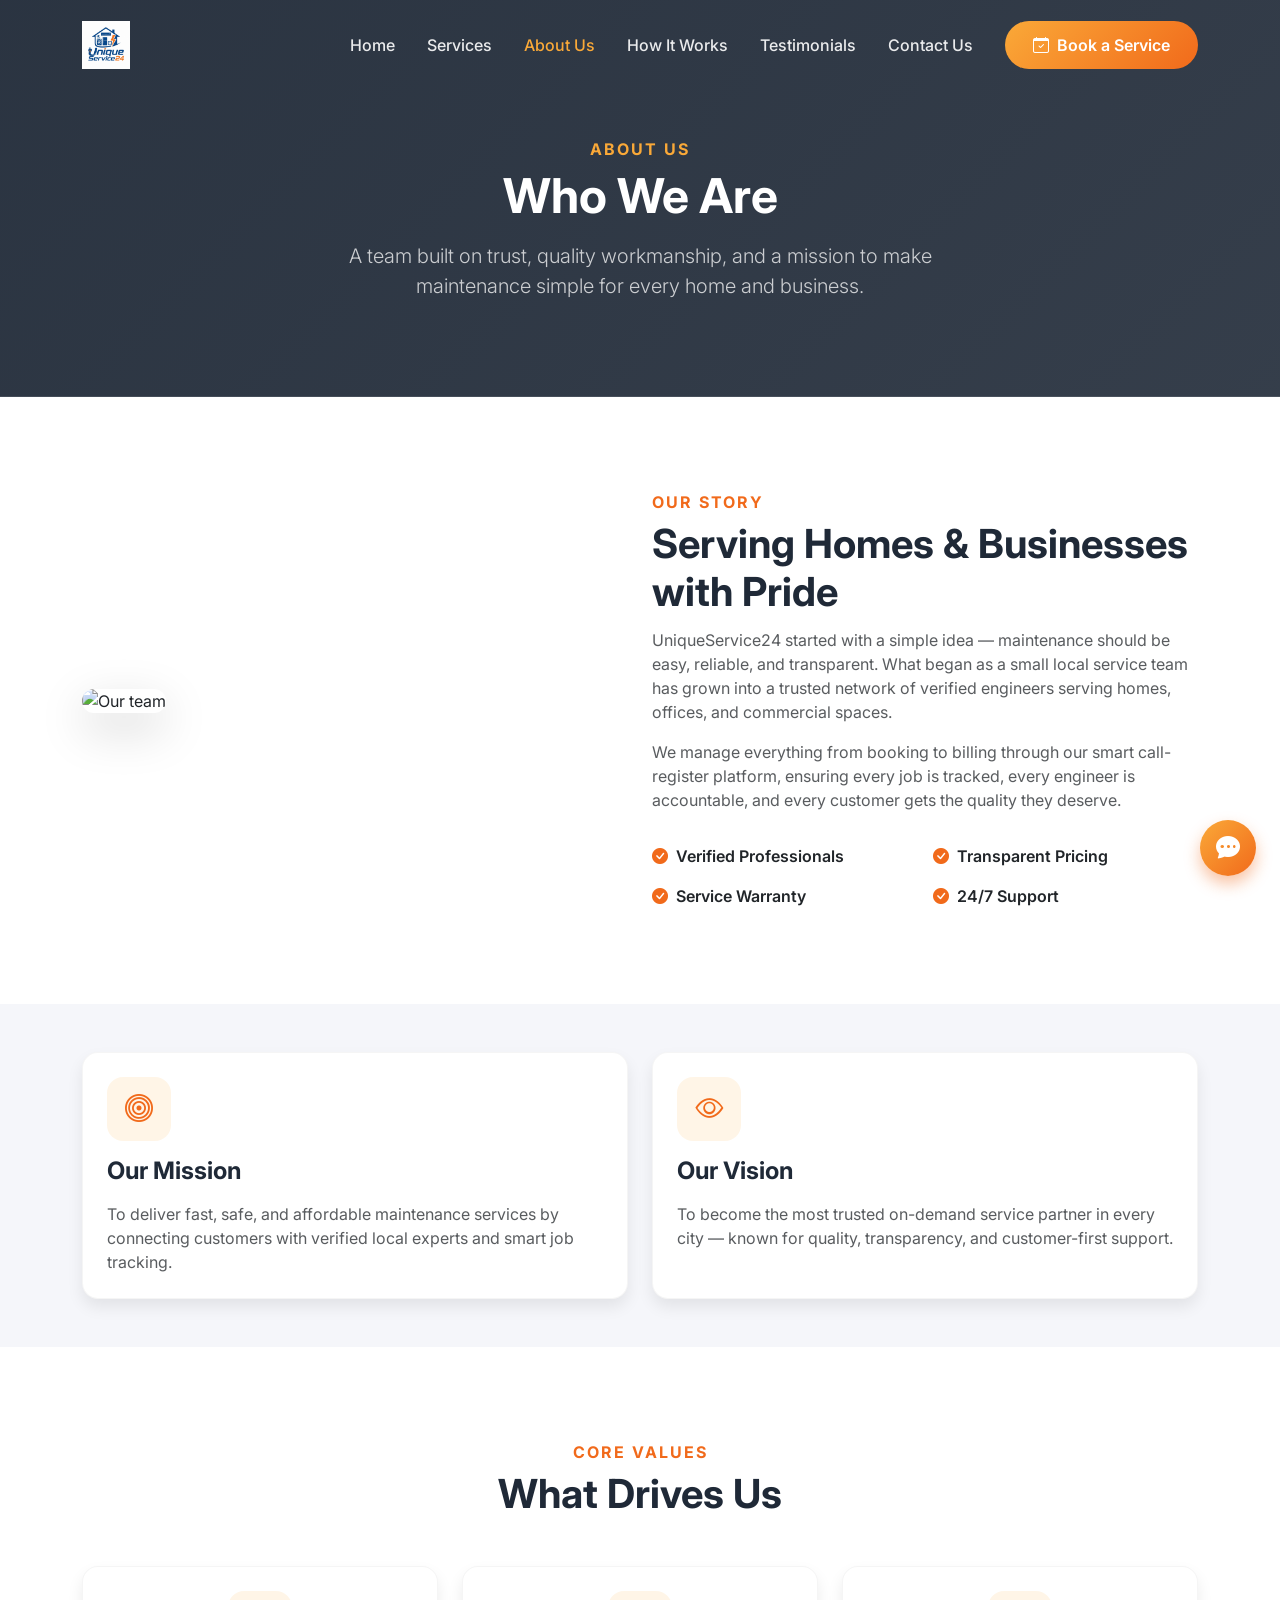
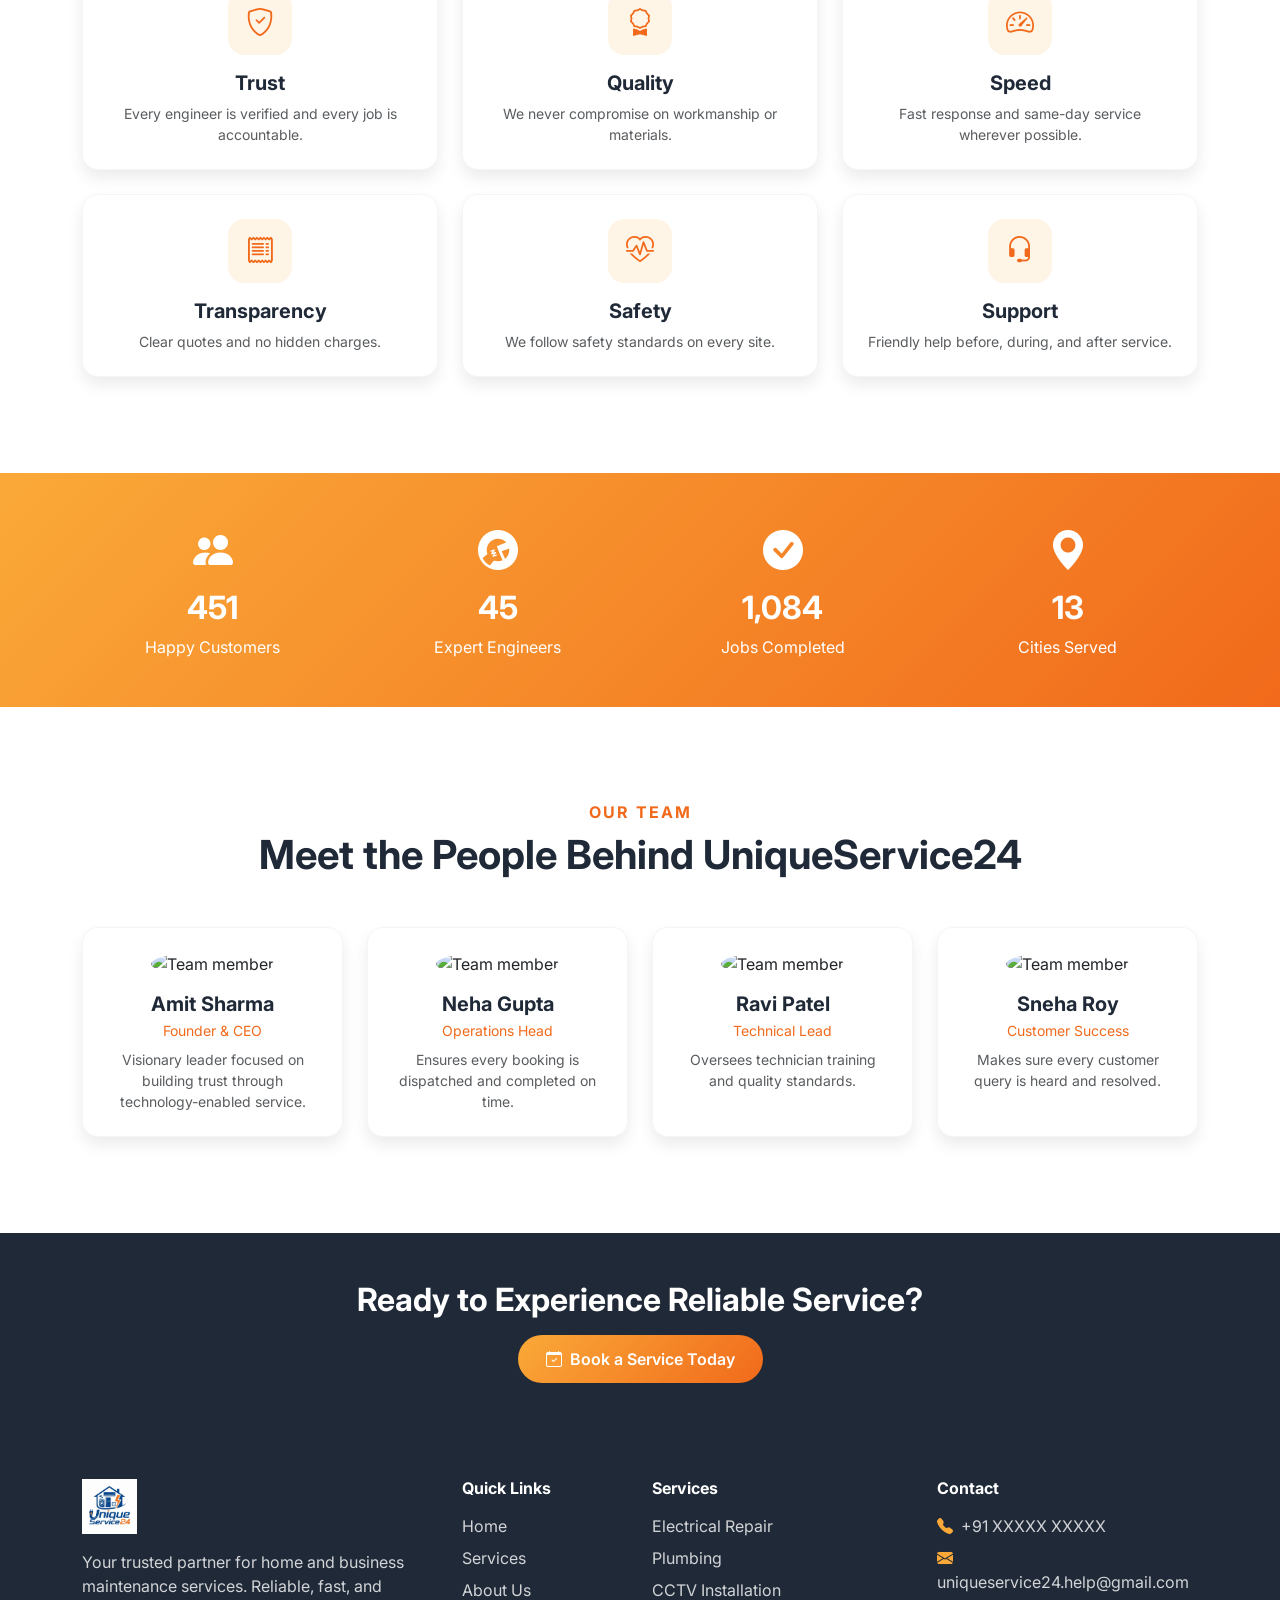
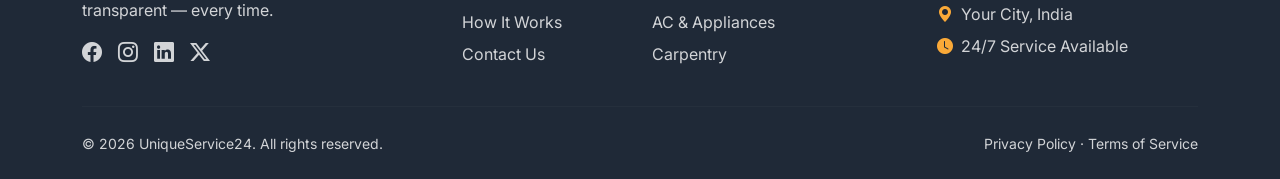
==== about.html @ ceafb5de "Initial marketing site deployment with custom domain uniqueservice24.in Co-authored-by: Cursor <curs" ====
<!DOCTYPE html>
<html lang="en">
<head>
    <meta charset="UTF-8">
    <meta name="viewport" content="width=device-width, initial-scale=1.0">
    <title>About Us - UniqueService24</title>
    <meta name="description" content="Learn about UniqueService24 — our mission, values, and commitment to reliable home and business maintenance services.">
    <link rel="preconnect" href="https://fonts.googleapis.com">
    <link href="https://fonts.googleapis.com/css2?family=Inter:wght@300;400;500;600;700&display=swap" rel="stylesheet">
    <link href="https://cdn.jsdelivr.net/npm/bootstrap@5.3.2/dist/css/bootstrap.min.css" rel="stylesheet">
    <link rel="stylesheet" href="https://cdn.jsdelivr.net/npm/bootstrap-icons@1.11.1/font/bootstrap-icons.css">
    <link href="https://unpkg.com/aos@2.3.1/dist/aos.css" rel="stylesheet">
    <link rel="icon" type="image/png" href="images/logo.png">
    <link rel="stylesheet" href="css/styles.css">
</head>
<body>
    <nav class="navbar navbar-expand-lg fixed-top us24-navbar">
        <div class="container">
            <a class="navbar-brand" href="index.html">
                <img src="images/logo.png" alt="UniqueService24" height="48">
            </a>
            <button class="navbar-toggler border-0" type="button" data-bs-toggle="collapse" data-bs-target="#mainNav">
                <span class="navbar-toggler-icon" style="filter: invert(1);"></span>
            </button>
            <div class="collapse navbar-collapse" id="mainNav">
                <ul class="navbar-nav ms-auto align-items-lg-center">
                    <li class="nav-item"><a class="nav-link" href="index.html">Home</a></li>
                    <li class="nav-item"><a class="nav-link" href="services.html">Services</a></li>
                    <li class="nav-item"><a class="nav-link active" href="about.html">About Us</a></li>
                    <li class="nav-item"><a class="nav-link" href="how-it-works.html">How It Works</a></li>
                    <li class="nav-item"><a class="nav-link" href="testimonials.html">Testimonials</a></li>
                    <li class="nav-item"><a class="nav-link" href="contact.html">Contact Us</a></li>
                    <li class="nav-item ms-lg-3 mt-2 mt-lg-0">
                        <a href="contact.html" class="us24-btn-primary text-decoration-none"><i class="bi bi-calendar-check"></i> Book a Service</a>
                    </li>
                </ul>
            </div>
        </div>
    </nav>

    <section class="us24-page-hero">
        <div class="container text-center">
            <h6 class="text-uppercase fw-bold mb-2" style="color: #FAA938; letter-spacing: 2px;" data-aos="fade-down">About Us</h6>
            <h1 class="display-5 fw-bold mb-3" data-aos="fade-up">Who We Are</h1>
            <p class="lead opacity-75 mx-auto" style="max-width: 700px;" data-aos="fade-up" data-aos-delay="100">A team built on trust, quality workmanship, and a mission to make maintenance simple for every home and business.</p>
        </div>
    </section>

    <section class="py-5 my-5">
        <div class="container">
            <div class="row align-items-center">
                <div class="col-lg-6 mb-4 mb-lg-0" data-aos="fade-right">
                    <img src="https://images.unsplash.com/photo-1581092921461-eab62e97a782?auto=format&fit=crop&w=900&q=80" alt="Our team" class="img-fluid rounded-4 shadow-lg">
                </div>
                <div class="col-lg-6" data-aos="fade-left">
                    <h6 class="text-uppercase fw-bold mb-2" style="color: #F16A1B; letter-spacing: 2px;">Our Story</h6>
                    <h2 class="us24-section-title display-6">Serving Homes & Businesses with Pride</h2>
                    <p class="text-muted">UniqueService24 started with a simple idea — maintenance should be easy, reliable, and transparent. What began as a small local service team has grown into a trusted network of verified engineers serving homes, offices, and commercial spaces.</p>
                    <p class="text-muted">We manage everything from booking to billing through our smart call-register platform, ensuring every job is tracked, every engineer is accountable, and every customer gets the quality they deserve.</p>
                    <div class="row g-3 mt-3">
                        <div class="col-sm-6">
                            <div class="d-flex align-items-center">
                                <i class="bi bi-check-circle-fill me-2" style="color: #F16A1B;"></i>
                                <span class="fw-semibold">Verified Professionals</span>
                            </div>
                        </div>
                        <div class="col-sm-6">
                            <div class="d-flex align-items-center">
                                <i class="bi bi-check-circle-fill me-2" style="color: #F16A1B;"></i>
                                <span class="fw-semibold">Transparent Pricing</span>
                            </div>
                        </div>
                        <div class="col-sm-6">
                            <div class="d-flex align-items-center">
                                <i class="bi bi-check-circle-fill me-2" style="color: #F16A1B;"></i>
                                <span class="fw-semibold">Service Warranty</span>
                            </div>
                        </div>
                        <div class="col-sm-6">
                            <div class="d-flex align-items-center">
                                <i class="bi bi-check-circle-fill me-2" style="color: #F16A1B;"></i>
                                <span class="fw-semibold">24/7 Support</span>
                            </div>
                        </div>
                    </div>
                </div>
            </div>
        </div>
    </section>

    <section class="py-5" style="background-color: #F5F6FA;">
        <div class="container">
            <div class="row g-4">
                <div class="col-md-6" data-aos="fade-up" data-aos-delay="0">
                    <div class="us24-card p-4 h-100">
                        <div class="us24-icon-box mb-3"><i class="bi bi-bullseye"></i></div>
                        <h4 class="fw-bold mb-3" style="color: #1F2937;">Our Mission</h4>
                        <p class="text-muted mb-0">To deliver fast, safe, and affordable maintenance services by connecting customers with verified local experts and smart job tracking.</p>
                    </div>
                </div>
                <div class="col-md-6" data-aos="fade-up" data-aos-delay="100">
                    <div class="us24-card p-4 h-100">
                        <div class="us24-icon-box mb-3"><i class="bi bi-eye"></i></div>
                        <h4 class="fw-bold mb-3" style="color: #1F2937;">Our Vision</h4>
                        <p class="text-muted mb-0">To become the most trusted on-demand service partner in every city — known for quality, transparency, and customer-first support.</p>
                    </div>
                </div>
            </div>
        </div>
    </section>

    <section class="py-5 my-5">
        <div class="container">
            <div class="text-center mb-5" data-aos="fade-up">
                <h6 class="text-uppercase fw-bold mb-2" style="color: #F16A1B; letter-spacing: 2px;">Core Values</h6>
                <h2 class="us24-section-title display-6">What Drives Us</h2>
            </div>
            <div class="row g-4">
                <div class="col-md-4" data-aos="fade-up" data-aos-delay="0">
                    <div class="us24-card p-4 h-100 text-center">
                        <div class="us24-icon-box mx-auto mb-3"><i class="bi bi-shield-check"></i></div>
                        <h5 class="fw-bold" style="color: #1F2937;">Trust</h5>
                        <p class="text-muted small mb-0">Every engineer is verified and every job is accountable.</p>
                    </div>
                </div>
                <div class="col-md-4" data-aos="fade-up" data-aos-delay="100">
                    <div class="us24-card p-4 h-100 text-center">
                        <div class="us24-icon-box mx-auto mb-3"><i class="bi bi-award"></i></div>
                        <h5 class="fw-bold" style="color: #1F2937;">Quality</h5>
                        <p class="text-muted small mb-0">We never compromise on workmanship or materials.</p>
                    </div>
                </div>
                <div class="col-md-4" data-aos="fade-up" data-aos-delay="200">
                    <div class="us24-card p-4 h-100 text-center">
                        <div class="us24-icon-box mx-auto mb-3"><i class="bi bi-speedometer2"></i></div>
                        <h5 class="fw-bold" style="color: #1F2937;">Speed</h5>
                        <p class="text-muted small mb-0">Fast response and same-day service wherever possible.</p>
                    </div>
                </div>
                <div class="col-md-4" data-aos="fade-up" data-aos-delay="0">
                    <div class="us24-card p-4 h-100 text-center">
                        <div class="us24-icon-box mx-auto mb-3"><i class="bi bi-receipt"></i></div>
                        <h5 class="fw-bold" style="color: #1F2937;">Transparency</h5>
                        <p class="text-muted small mb-0">Clear quotes and no hidden charges.</p>
                    </div>
                </div>
                <div class="col-md-4" data-aos="fade-up" data-aos-delay="100">
                    <div class="us24-card p-4 h-100 text-center">
                        <div class="us24-icon-box mx-auto mb-3"><i class="bi bi-heart-pulse"></i></div>
                        <h5 class="fw-bold" style="color: #1F2937;">Safety</h5>
                        <p class="text-muted small mb-0">We follow safety standards on every site.</p>
                    </div>
                </div>
                <div class="col-md-4" data-aos="fade-up" data-aos-delay="200">
                    <div class="us24-card p-4 h-100 text-center">
                        <div class="us24-icon-box mx-auto mb-3"><i class="bi bi-headset"></i></div>
                        <h5 class="fw-bold" style="color: #1F2937;">Support</h5>
                        <p class="text-muted small mb-0">Friendly help before, during, and after service.</p>
                    </div>
                </div>
            </div>
        </div>
    </section>

    <section class="py-5 us24-gradient-bg text-white">
        <div class="container">
            <div class="row g-4 text-center">
                <div class="col-6 col-lg-3" data-aos="zoom-in" data-aos-delay="0">
                    <i class="bi bi-people-fill fs-1 mb-2 d-block"></i>
                    <div class="h2 fw-bold" data-counter="500">0</div>
                    <div>Happy Customers</div>
                </div>
                <div class="col-6 col-lg-3" data-aos="zoom-in" data-aos-delay="100">
                    <i class="bi bi-wrench-adjustable-circle-fill fs-1 mb-2 d-block"></i>
                    <div class="h2 fw-bold" data-counter="50">0</div>
                    <div>Expert Engineers</div>
                </div>
                <div class="col-6 col-lg-3" data-aos="zoom-in" data-aos-delay="200">
                    <i class="bi bi-check-circle-fill fs-1 mb-2 d-block"></i>
                    <div class="h2 fw-bold" data-counter="1200">0</div>
                    <div>Jobs Completed</div>
                </div>
                <div class="col-6 col-lg-3" data-aos="zoom-in" data-aos-delay="300">
                    <i class="bi bi-geo-alt-fill fs-1 mb-2 d-block"></i>
                    <div class="h2 fw-bold" data-counter="15">0</div>
                    <div>Cities Served</div>
                </div>
            </div>
        </div>
    </section>

    <section class="py-5 my-5">
        <div class="container">
            <div class="text-center mb-5" data-aos="fade-up">
                <h6 class="text-uppercase fw-bold mb-2" style="color: #F16A1B; letter-spacing: 2px;">Our Team</h6>
                <h2 class="us24-section-title display-6">Meet the People Behind UniqueService24</h2>
            </div>
            <div class="row g-4 justify-content-center">
                <div class="col-md-6 col-lg-3" data-aos="fade-up" data-aos-delay="0">
                    <div class="us24-card text-center p-4 h-100">
                        <img src="https://images.unsplash.com/photo-1560250097-0b93528c311a?auto=format&fit=crop&w=400&q=80" alt="Team member" class="rounded-circle mb-3 mx-auto" style="width: 120px; height: 120px; object-fit: cover;">
                        <h5 class="fw-bold mb-1" style="color: #1F2937;">Amit Sharma</h5>
                        <div class="small mb-2" style="color: #F16A1B;">Founder & CEO</div>
                        <p class="text-muted small mb-0">Visionary leader focused on building trust through technology-enabled service.</p>
                    </div>
                </div>
                <div class="col-md-6 col-lg-3" data-aos="fade-up" data-aos-delay="100">
                    <div class="us24-card text-center p-4 h-100">
                        <img src="https://images.unsplash.com/photo-1573496359142-b8d87734a5a2?auto=format&fit=crop&w=400&q=80" alt="Team member" class="rounded-circle mb-3 mx-auto" style="width: 120px; height: 120px; object-fit: cover;">
                        <h5 class="fw-bold mb-1" style="color: #1F2937;">Neha Gupta</h5>
                        <div class="small mb-2" style="color: #F16A1B;">Operations Head</div>
                        <p class="text-muted small mb-0">Ensures every booking is dispatched and completed on time.</p>
                    </div>
                </div>
                <div class="col-md-6 col-lg-3" data-aos="fade-up" data-aos-delay="200">
                    <div class="us24-card text-center p-4 h-100">
                        <img src="https://images.unsplash.com/photo-1472099645785-5658abf4ff4e?auto=format&fit=crop&w=400&q=80" alt="Team member" class="rounded-circle mb-3 mx-auto" style="width: 120px; height: 120px; object-fit: cover;">
                        <h5 class="fw-bold mb-1" style="color: #1F2937;">Ravi Patel</h5>
                        <div class="small mb-2" style="color: #F16A1B;">Technical Lead</div>
                        <p class="text-muted small mb-0">Oversees technician training and quality standards.</p>
                    </div>
                </div>
                <div class="col-md-6 col-lg-3" data-aos="fade-up" data-aos-delay="300">
                    <div class="us24-card text-center p-4 h-100">
                        <img src="https://images.unsplash.com/photo-1580489944761-15a19d654956?auto=format&fit=crop&w=400&q=80" alt="Team member" class="rounded-circle mb-3 mx-auto" style="width: 120px; height: 120px; object-fit: cover;">
                        <h5 class="fw-bold mb-1" style="color: #1F2937;">Sneha Roy</h5>
                        <div class="small mb-2" style="color: #F16A1B;">Customer Success</div>
                        <p class="text-muted small mb-0">Makes sure every customer query is heard and resolved.</p>
                    </div>
                </div>
            </div>
        </div>
    </section>

    <section class="py-5" style="background-color: #1F2937;">
        <div class="container text-center">
            <h2 class="fw-bold text-white mb-3" data-aos="fade-up">Ready to Experience Reliable Service?</h2>
            <a href="contact.html" class="us24-btn-primary text-decoration-none" data-aos="fade-up" data-aos-delay="100"><i class="bi bi-calendar-check"></i> Book a Service Today</a>
        </div>
    </section>

    <footer class="us24-footer pt-5 pb-4">
        <div class="container">
            <div class="row g-4">
                <div class="col-lg-4">
                    <a class="d-block mb-3" href="index.html">
                        <img src="images/logo.png" alt="UniqueService24" height="55">
                    </a>
                    <p>Your trusted partner for home and business maintenance services. Reliable, fast, and transparent — every time.</p>
                    <div class="d-flex gap-3 mt-3">
                        <a href="#" class="fs-5"><i class="bi bi-facebook"></i></a>
                        <a href="#" class="fs-5"><i class="bi bi-instagram"></i></a>
                        <a href="#" class="fs-5"><i class="bi bi-linkedin"></i></a>
                        <a href="#" class="fs-5"><i class="bi bi-twitter-x"></i></a>
                    </div>
                </div>
                <div class="col-lg-2 col-md-4">
                    <h6 class="text-white fw-bold mb-3">Quick Links</h6>
                    <ul class="list-unstyled">
                        <li class="mb-2"><a href="index.html">Home</a></li>
                        <li class="mb-2"><a href="services.html">Services</a></li>
                        <li class="mb-2"><a href="about.html">About Us</a></li>
                        <li class="mb-2"><a href="how-it-works.html">How It Works</a></li>
                        <li class="mb-2"><a href="contact.html">Contact Us</a></li>
                    </ul>
                </div>
                <div class="col-lg-3 col-md-4">
                    <h6 class="text-white fw-bold mb-3">Services</h6>
                    <ul class="list-unstyled">
                        <li class="mb-2"><a href="services.html">Electrical Repair</a></li>
                        <li class="mb-2"><a href="services.html">Plumbing</a></li>
                        <li class="mb-2"><a href="services.html">CCTV Installation</a></li>
                        <li class="mb-2"><a href="services.html">AC & Appliances</a></li>
                        <li class="mb-2"><a href="services.html">Carpentry</a></li>
                    </ul>
                </div>
                <div class="col-lg-3 col-md-4">
                    <h6 class="text-white fw-bold mb-3">Contact</h6>
                    <ul class="list-unstyled">
                        <li class="mb-2"><i class="bi bi-telephone-fill me-2" style="color: #FAA938;"></i>+91 XXXXX XXXXX</li>
                        <li class="mb-2"><i class="bi bi-envelope-fill me-2" style="color: #FAA938;"></i>uniqueservice24.help@gmail.com</li>
                        <li class="mb-2"><i class="bi bi-geo-alt-fill me-2" style="color: #FAA938;"></i>Your City, India</li>
                        <li class="mb-2"><i class="bi bi-clock-fill me-2" style="color: #FAA938;"></i>24/7 Service Available</li>
                    </ul>
                </div>
            </div>
            <hr class="my-4" style="border-color: rgba(255,255,255,0.1);">
            <div class="row">
                <div class="col-md-6 text-center text-md-start">
                    <small>&copy; <span class="current-year"></span> UniqueService24. All rights reserved.</small>
                </div>
                <div class="col-md-6 text-center text-md-end">
                    <small><a href="#">Privacy Policy</a> &middot; <a href="#">Terms of Service</a></small>
                </div>
            </div>
        </div>
    </footer>

    <a href="contact.html" class="us24-fab text-decoration-none" title="Contact Us">
        <i class="bi bi-chat-dots-fill fs-4"></i>
    </a>

    <script src="https://cdn.jsdelivr.net/npm/bootstrap@5.3.2/dist/js/bootstrap.bundle.min.js"></script>
    <script src="https://unpkg.com/aos@2.3.1/dist/aos.js"></script>
    <script src="js/main.js"></script>
</body>
</html>
---- css/styles.css ----
/* UniqueService24 Marketing Site - Custom Theme */

:root {
  --us24-orange: #FAA938;
  --us24-orange-deep: #F16A1B;
  --us24-navy: #1F2937;
  --us24-slate: #8A92A6;
  --us24-light: #F5F6FA;
  --us24-white: #ffffff;
  --us24-dark: #212529;
  --us24-radius: 0.75rem;
  --us24-radius-lg: 1rem;
  --us24-shadow: 0 0.5rem 1rem rgba(0, 0, 0, 0.08);
  --us24-shadow-lg: 0 1rem 2rem rgba(0, 0, 0, 0.12);
}

body {
  font-family: 'Inter', system-ui, -apple-system, BlinkMacSystemFont, 'Segoe UI', Roboto, sans-serif;
  color: var(--us24-dark);
  scroll-behavior: smooth;
}

/* Gradient utilities */
.us24-gradient-text {
  background: linear-gradient(135deg, var(--us24-orange) 0%, var(--us24-orange-deep) 100%);
  -webkit-background-clip: text;
  -webkit-text-fill-color: transparent;
  background-clip: text;
}

.us24-gradient-bg {
  background: linear-gradient(135deg, var(--us24-orange) 0%, var(--us24-orange-deep) 100%);
}

.us24-gradient-hero {
  background: linear-gradient(135deg, rgba(31, 41, 55, 0.95) 0%, rgba(31, 41, 55, 0.85) 100%);
}

/* Buttons */
.us24-btn-primary {
  background: linear-gradient(135deg, var(--us24-orange) 0%, var(--us24-orange-deep) 100%);
  color: white;
  padding: 0.75rem 1.75rem;
  border-radius: 50rem;
  font-weight: 600;
  transition: all 0.3s ease;
  display: inline-flex;
  align-items: center;
  gap: 0.5rem;
  border: none;
}

.us24-btn-primary:hover {
  transform: translateY(-2px);
  box-shadow: 0 0.5rem 1.25rem rgba(241, 106, 27, 0.35);
  color: white;
}

.us24-btn-outline {
  border: 2px solid var(--us24-orange);
  color: var(--us24-orange);
  padding: 0.75rem 1.75rem;
  border-radius: 50rem;
  font-weight: 600;
  transition: all 0.3s ease;
  display: inline-flex;
  align-items: center;
  gap: 0.5rem;
  background: transparent;
}

.us24-btn-outline:hover {
  background: linear-gradient(135deg, var(--us24-orange) 0%, var(--us24-orange-deep) 100%);
  color: white;
  transform: translateY(-2px);
}

.us24-btn-navy {
  background-color: var(--us24-navy);
  color: white;
  padding: 0.75rem 1.75rem;
  border-radius: 50rem;
  font-weight: 600;
  transition: all 0.3s ease;
  display: inline-flex;
  align-items: center;
  gap: 0.5rem;
  border: none;
}

.us24-btn-navy:hover {
  background-color: #111827;
  transform: translateY(-2px);
  color: white;
}

/* Cards */
.us24-card {
  background: white;
  border-radius: var(--us24-radius-lg);
  box-shadow: var(--us24-shadow);
  transition: all 0.3s ease;
  border: 1px solid rgba(0, 0, 0, 0.04);
  overflow: hidden;
}

.us24-card:hover {
  transform: translateY(-6px);
  box-shadow: var(--us24-shadow-lg);
}

.us24-icon-box {
  width: 64px;
  height: 64px;
  border-radius: 1rem;
  display: flex;
  align-items: center;
  justify-content: center;
  font-size: 1.75rem;
  background: rgba(250, 169, 56, 0.12);
  color: var(--us24-orange-deep);
}

/* Section title */
.us24-section-title {
  font-weight: 700;
  color: var(--us24-navy);
  margin-bottom: 0.75rem;
}

.us24-section-subtitle {
  color: var(--us24-slate);
  max-width: 700px;
}

/* Navbar */
.us24-navbar {
  transition: all 0.3s ease;
  padding: 1rem 0;
}

.us24-navbar.scrolled {
  background: rgba(255, 255, 255, 0.98);
  backdrop-filter: blur(10px);
  box-shadow: 0 2px 20px rgba(0, 0, 0, 0.06);
  padding: 0.5rem 0;
}

.us24-navbar.scrolled .nav-link {
  color: var(--us24-navy) !important;
}

.us24-navbar.scrolled .navbar-brand {
  color: var(--us24-navy) !important;
}

.us24-navbar .nav-link {
  color: rgba(255, 255, 255, 0.9) !important;
  font-weight: 500;
  padding: 0.5rem 1rem !important;
  transition: color 0.3s ease;
}

.us24-navbar .nav-link:hover,
.us24-navbar .nav-link.active {
  color: var(--us24-orange) !important;
}

/* Hero */
.us24-hero {
  min-height: 100vh;
  position: relative;
  display: flex;
  align-items: center;
  overflow: hidden;
}

.us24-hero-bg {
  position: absolute;
  inset: 0;
  background: linear-gradient(135deg, rgba(31, 41, 55, 0.95) 0%, rgba(31, 41, 55, 0.88) 100%),
              url('https://images.unsplash.com/photo-1621905251189-08b45d6a269e?auto=format&fit=crop&w=1920&q=80');
  background-size: cover;
  background-position: center;
  z-index: -2;
}

.us24-hero-shape {
  position: absolute;
  border-radius: 50%;
  background: linear-gradient(135deg, rgba(250, 169, 56, 0.2), rgba(241, 106, 27, 0.1));
  z-index: -1;
  animation: float 8s ease-in-out infinite;
}

.us24-hero-shape-1 {
  width: 500px;
  height: 500px;
  top: -100px;
  right: -100px;
  animation-delay: 0s;
}

.us24-hero-shape-2 {
  width: 300px;
  height: 300px;
  bottom: 10%;
  left: -80px;
  animation-delay: 2s;
}

@keyframes float {
  0%, 100% { transform: translateY(0) rotate(0deg); }
  50% { transform: translateY(-20px) rotate(5deg); }
}

.us24-hero-image {
  animation: float 6s ease-in-out infinite;
  animation-delay: 1s;
}

/* Stats */
.us24-stat-card {
  background: rgba(255, 255, 255, 0.1);
  backdrop-filter: blur(10px);
  border: 1px solid rgba(255, 255, 255, 0.15);
  border-radius: 1rem;
  padding: 1.25rem;
  color: white;
}

/* Service card image overlay */
.us24-service-img {
  height: 220px;
  object-fit: cover;
  width: 100%;
}

/* Forms */
.us24-form-control {
  border: 1px solid #e2e8f0;
  border-radius: 0.75rem;
  padding: 0.875rem 1.25rem;
  transition: all 0.3s ease;
}

.us24-form-control:focus {
  border-color: var(--us24-orange);
  box-shadow: 0 0 0 4px rgba(250, 169, 56, 0.15);
  outline: none;
}

/* Footer */
.us24-footer {
  background-color: var(--us24-navy);
  color: rgba(255, 255, 255, 0.8);
}

.us24-footer a {
  color: rgba(255, 255, 255, 0.8);
  text-decoration: none;
  transition: color 0.3s ease;
}

.us24-footer a:hover {
  color: var(--us24-orange);
}

/* Floating call button */
.us24-fab {
  position: fixed;
  bottom: 1.5rem;
  right: 1.5rem;
  z-index: 999;
  width: 56px;
  height: 56px;
  border-radius: 50%;
  background: linear-gradient(135deg, var(--us24-orange) 0%, var(--us24-orange-deep) 100%);
  color: white;
  display: flex;
  align-items: center;
  justify-content: center;
  box-shadow: 0 0.5rem 1rem rgba(241, 106, 27, 0.4);
  transition: all 0.3s ease;
}

.us24-fab:hover {
  transform: scale(1.1);
  color: white;
}

/* Timeline */
.us24-timeline {
  position: relative;
}

.us24-timeline::before {
  content: '';
  position: absolute;
  left: 24px;
  top: 0;
  bottom: 0;
  width: 2px;
  background: linear-gradient(180deg, var(--us24-orange), var(--us24-orange-deep));
}

.us24-timeline-item {
  position: relative;
  padding-left: 70px;
  padding-bottom: 2.5rem;
}

.us24-timeline-dot {
  position: absolute;
  left: 12px;
  top: 0;
  width: 26px;
  height: 26px;
  border-radius: 50%;
  background: linear-gradient(135deg, var(--us24-orange), var(--us24-orange-deep));
  border: 4px solid white;
  box-shadow: 0 0 0 4px rgba(250, 169, 56, 0.2);
}

/* Page hero */
.us24-page-hero {
  padding-top: 140px;
  padding-bottom: 80px;
  background: linear-gradient(135deg, rgba(31, 41, 55, 0.95) 0%, rgba(31, 41, 55, 0.9) 100%),
              url('https://images.unsplash.com/photo-1581092921461-eab62e97a782?auto=format&fit=crop&w=1920&q=80');
  background-size: cover;
  background-position: center;
  color: white;
}

/* Toast / alert */
.us24-alert {
  border-radius: var(--us24-radius);
  padding: 1rem 1.25rem;
  margin-bottom: 1rem;
}

.us24-alert-success {
  background: rgba(26, 160, 83, 0.1);
  border: 1px solid rgba(26, 160, 83, 0.2);
  color: #1aa053;
}

/* Scroll reveal fallback */
[data-aos] {
  pointer-events: auto;
}
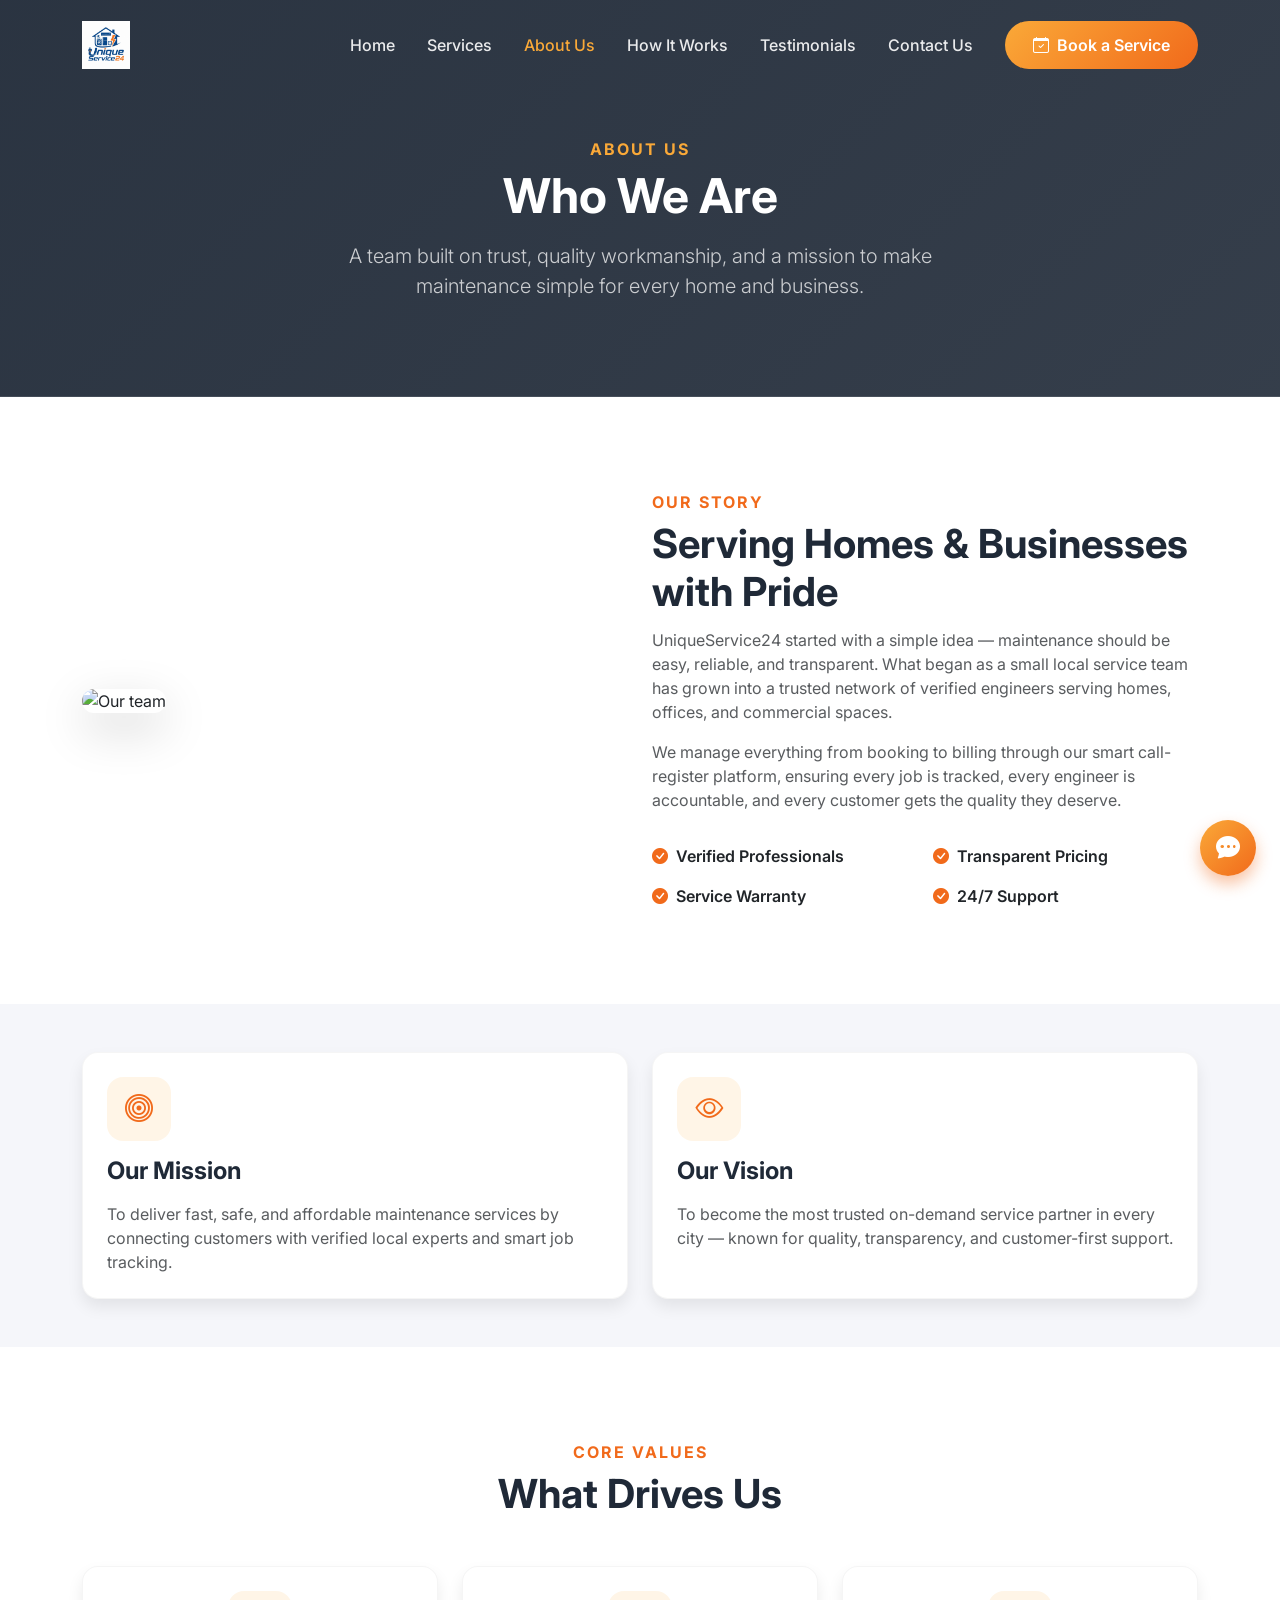
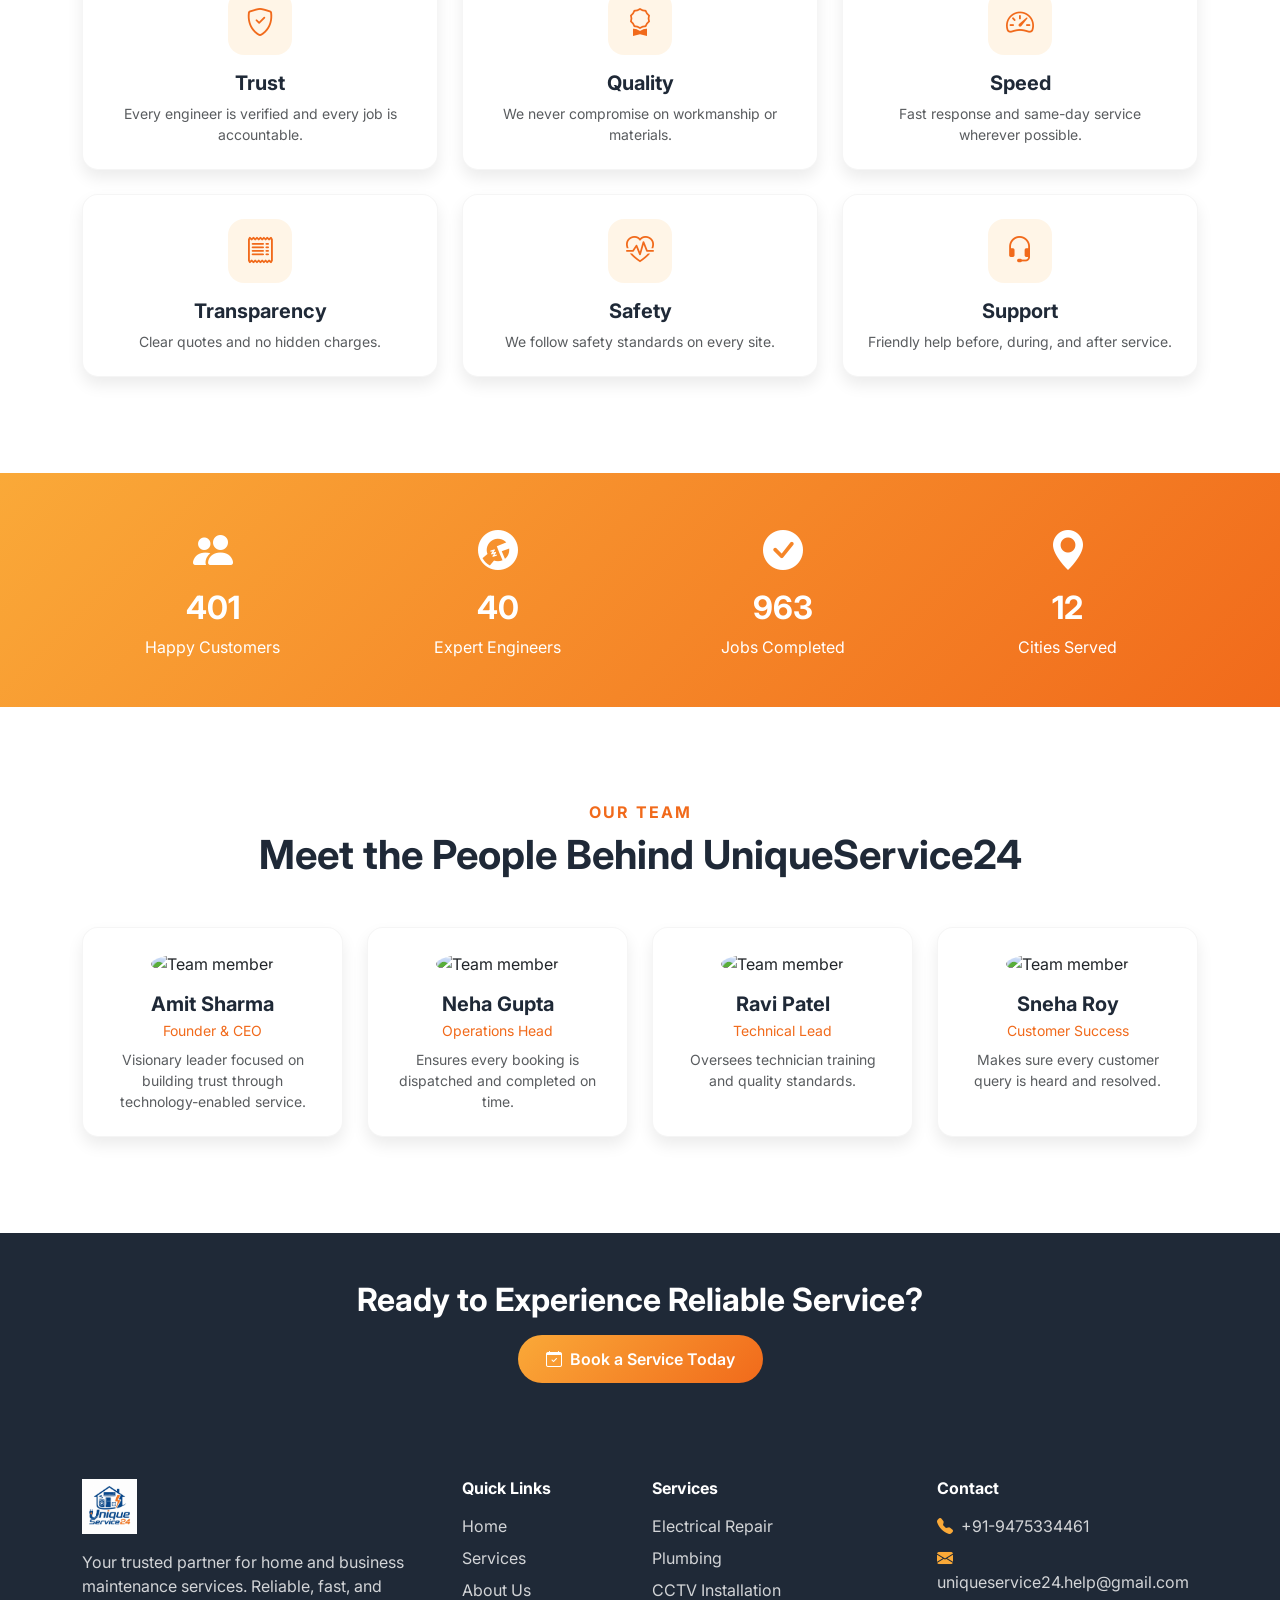
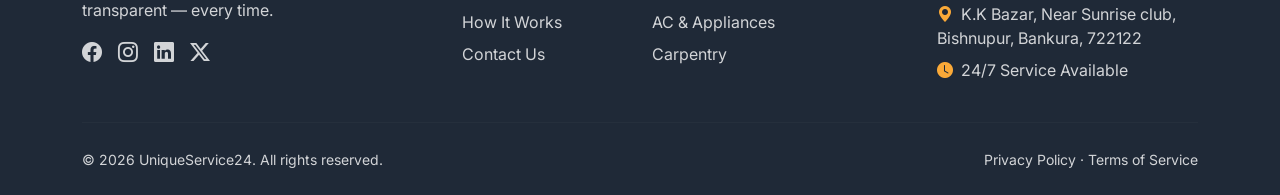
==== commit ecb93623: "Fix mobile menu visibility, step number badges, and update contact info Co-authored-by: Cursor <curs" ====
--- a/about.html
+++ b/about.html
@@ -277,9 +277,9 @@
                 <div class="col-lg-3 col-md-4">
                     <h6 class="text-white fw-bold mb-3">Contact</h6>
                     <ul class="list-unstyled">
-                        <li class="mb-2"><i class="bi bi-telephone-fill me-2" style="color: #FAA938;"></i>+91 XXXXX XXXXX</li>
+                        <li class="mb-2"><i class="bi bi-telephone-fill me-2" style="color: #FAA938;"></i>+91-9475334461</li>
                         <li class="mb-2"><i class="bi bi-envelope-fill me-2" style="color: #FAA938;"></i>uniqueservice24.help@gmail.com</li>
-                        <li class="mb-2"><i class="bi bi-geo-alt-fill me-2" style="color: #FAA938;"></i>Your City, India</li>
+                        <li class="mb-2"><i class="bi bi-geo-alt-fill me-2" style="color: #FAA938;"></i>K.K Bazar, Near Sunrise club, Bishnupur, Bankura, 722122</li>
                         <li class="mb-2"><i class="bi bi-clock-fill me-2" style="color: #FAA938;"></i>24/7 Service Available</li>
                     </ul>
                 </div>
--- a/css/styles.css
+++ b/css/styles.css
@@ -166,6 +166,34 @@
   color: var(--us24-orange) !important;
 }
 
+/* Mobile menu */
+@media (max-width: 991px) {
+  .us24-navbar .navbar-collapse {
+    background: rgba(31, 41, 55, 0.98);
+    backdrop-filter: blur(10px);
+    border-radius: 1rem;
+    padding: 1rem;
+    margin-top: 0.75rem;
+    box-shadow: 0 1rem 2rem rgba(0, 0, 0, 0.2);
+    border: 1px solid rgba(255, 255, 255, 0.08);
+  }
+
+  .us24-navbar.scrolled .navbar-collapse {
+    background: rgba(255, 255, 255, 0.98);
+    border-color: rgba(0, 0, 0, 0.06);
+  }
+
+  .us24-navbar.scrolled .nav-link {
+    color: var(--us24-navy) !important;
+  }
+}
+
+/* Step number badges */
+.us24-card:has(> .position-absolute.top-0.start-50.translate-middle) {
+  overflow: visible;
+  padding-top: 1.5rem;
+}
+
 /* Hero */
 .us24-hero {
   min-height: 100vh;
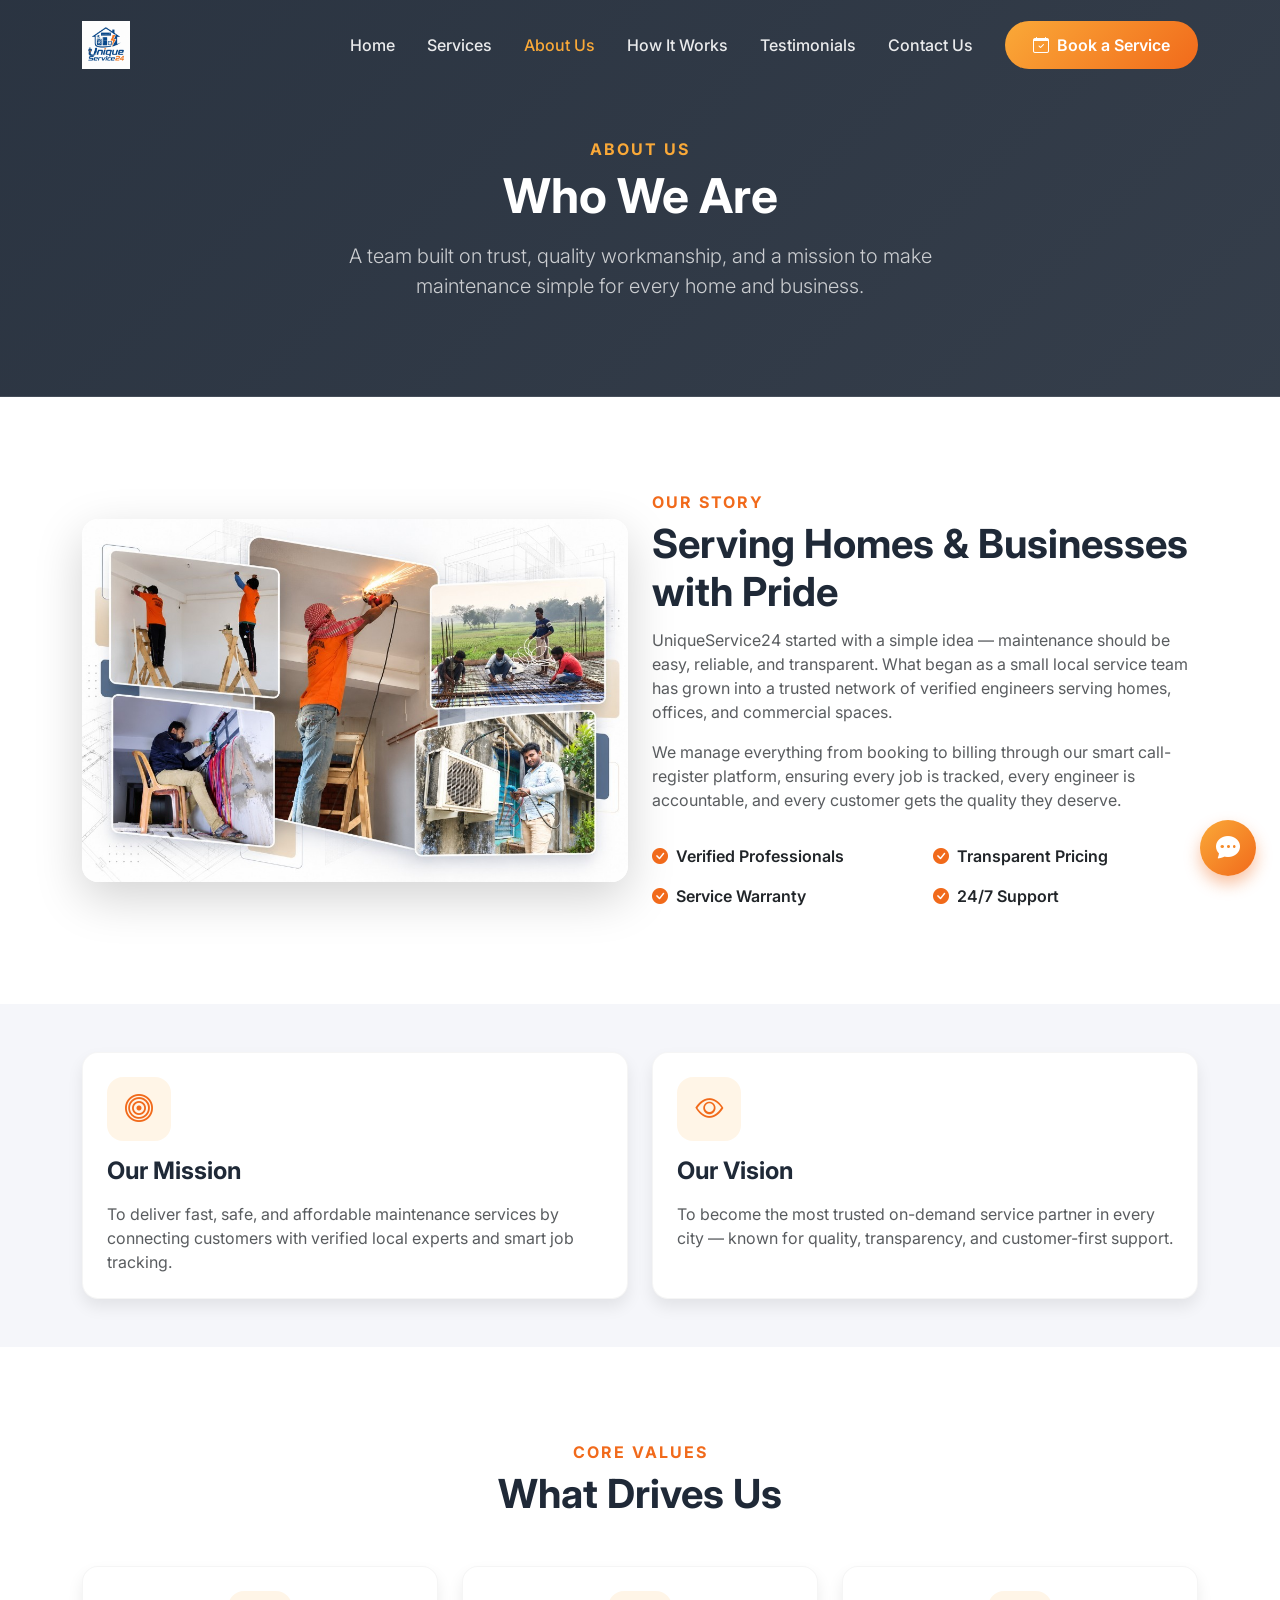
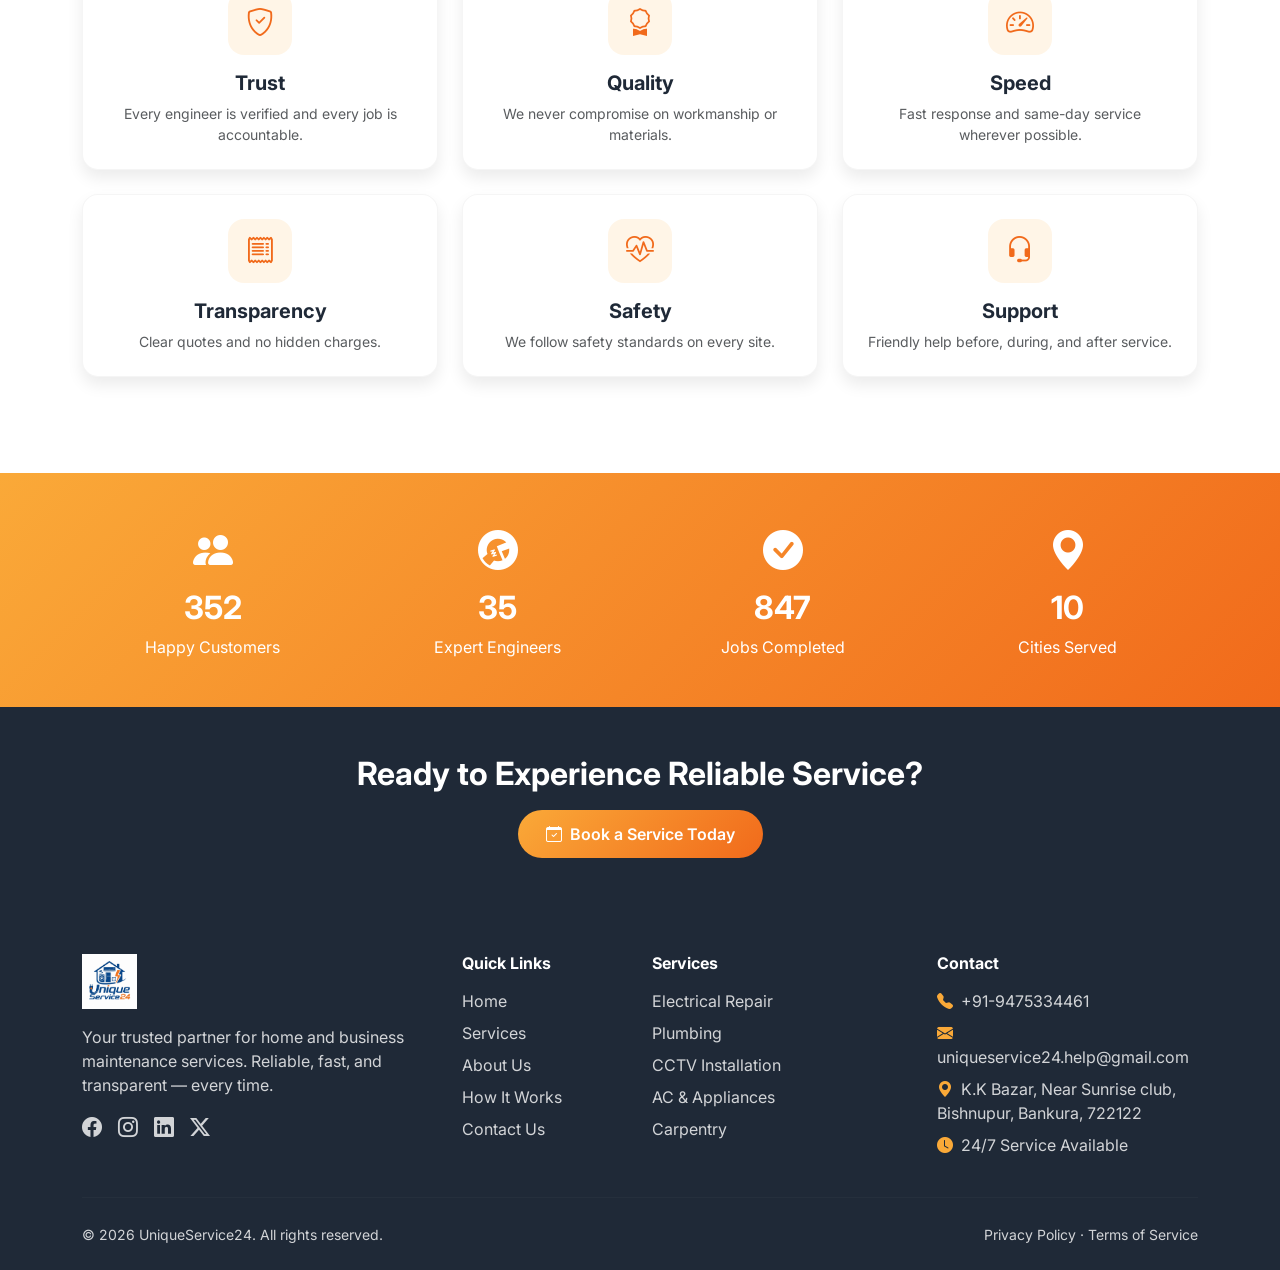
==== commit 85cfffad: "Update marketing site: Indian stock images, user service photo, mobile fixes, contact info, team sec" ====
--- a/about.html
+++ b/about.html
@@ -50,7 +50,7 @@
         <div class="container">
             <div class="row align-items-center">
                 <div class="col-lg-6 mb-4 mb-lg-0" data-aos="fade-right">
-                    <img src="https://images.unsplash.com/photo-1581092921461-eab62e97a782?auto=format&fit=crop&w=900&q=80" alt="Our team" class="img-fluid rounded-4 shadow-lg">
+                    <img src="images/team-collage.jpg" alt="Our team" class="img-fluid rounded-4 shadow-lg">
                 </div>
                 <div class="col-lg-6" data-aos="fade-left">
                     <h6 class="text-uppercase fw-bold mb-2" style="color: #F16A1B; letter-spacing: 2px;">Our Story</h6>
@@ -189,6 +189,7 @@
         </div>
     </section>
 
+    <!-- Team section hidden temporarily
     <section class="py-5 my-5">
         <div class="container">
             <div class="text-center mb-5" data-aos="fade-up">
@@ -231,6 +232,7 @@
             </div>
         </div>
     </section>
+    -->
 
     <section class="py-5" style="background-color: #1F2937;">
         <div class="container text-center">
--- a/css/styles.css
+++ b/css/styles.css
@@ -14,6 +14,10 @@
   --us24-shadow-lg: 0 1rem 2rem rgba(0, 0, 0, 0.12);
 }
 
+html, body {
+  overflow-x: hidden;
+}
+
 body {
   font-family: 'Inter', system-ui, -apple-system, BlinkMacSystemFont, 'Segoe UI', Roboto, sans-serif;
   color: var(--us24-dark);
@@ -201,6 +205,13 @@
   display: flex;
   align-items: center;
   overflow: hidden;
+  padding-top: 100px;
+}
+
+@media (max-width: 991px) {
+  .us24-hero {
+    padding-top: 120px;
+  }
 }
 
 .us24-hero-bg {
@@ -262,6 +273,14 @@
   height: 220px;
   object-fit: cover;
   width: 100%;
+}
+
+/* How It Works step images - consistent crop */
+.us24-step-img {
+  width: 100%;
+  aspect-ratio: 4 / 3;
+  object-fit: cover;
+  object-position: center;
 }
 
 /* Forms */
